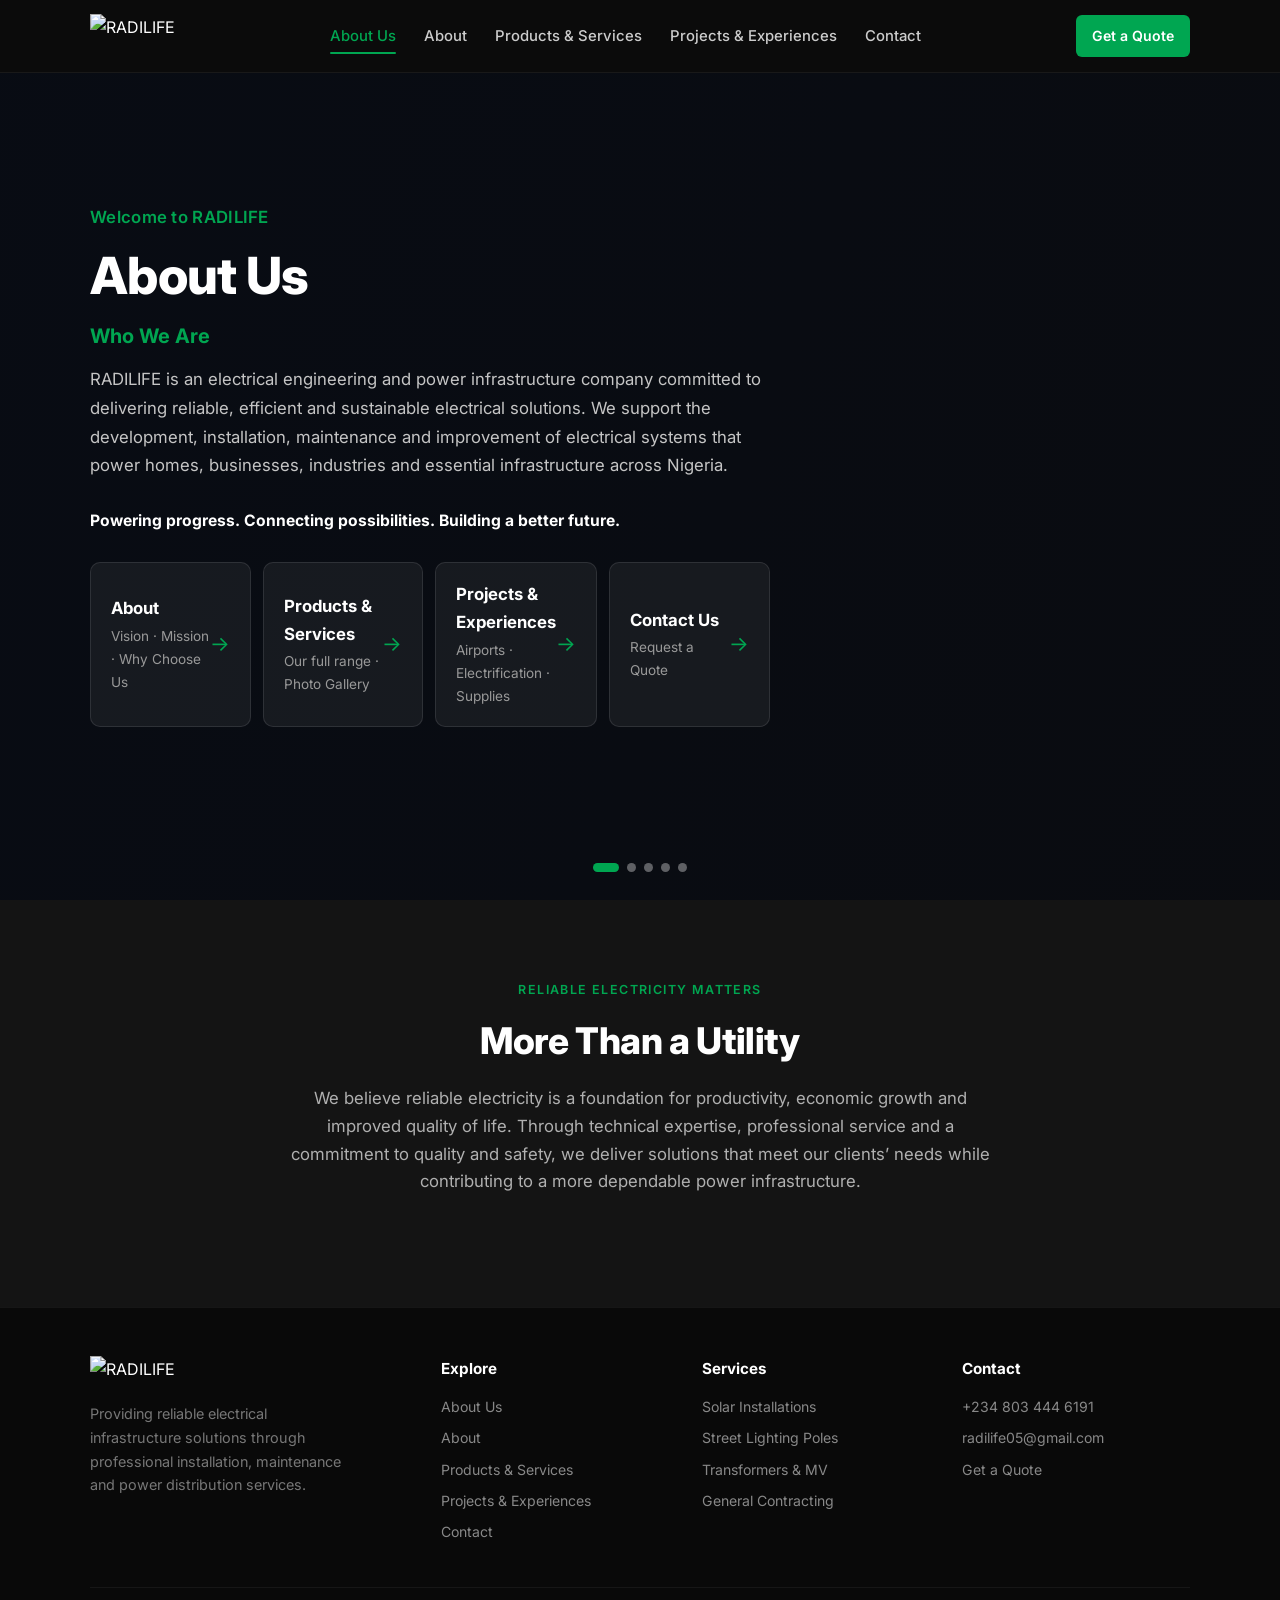
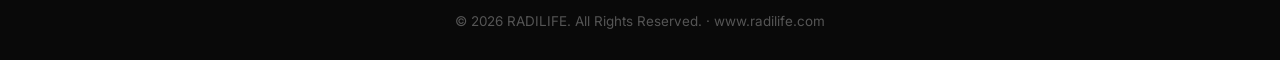
==== index.html @ c9e4e07f "Add files via upload" ====
<!DOCTYPE html>
<html lang="en">
<head>
  <meta charset="UTF-8" />
  <meta name="viewport" content="width=device-width, initial-scale=1.0" />
  <title>RADILIFE – About Us</title>
  <link rel="preconnect" href="https://fonts.googleapis.com" />
  <link rel="preconnect" href="https://fonts.gstatic.com" crossorigin />
  <link href="https://fonts.googleapis.com/css2?family=Inter:wght@400;500;600;700;800&display=swap" rel="stylesheet" />
  <link rel="stylesheet" href="style.css" />
</head>
<body>

  <header>
    <div class="container header-inner">
      <a href="index.html" class="logo">
        <img src="images/logo.png" alt="RADILIFE" />
      </a>
      <nav class="desktop-nav">
        <a href="index.html" class="active">About Us</a>
        <a href="about.html">About</a>
        <a href="services.html">Products &amp; Services</a>
        <a href="projects.html">Projects &amp; Experiences</a>
        <a href="contact.html">Contact</a>
      </nav>
      <div class="header-right">
        <a href="contact.html" class="btn btn-green btn-sm">Get a Quote</a>
        <button class="hamburger" id="hamburger" aria-label="Menu"><span></span><span></span><span></span></button>
      </div>
    </div>
  </header>

  <div class="overlay" id="overlay"></div>
  <nav class="mobile-menu" id="mobileMenu">
    <a href="index.html" class="active">About Us</a>
    <a href="about.html">About</a>
    <a href="services.html">Products &amp; Services</a>
    <a href="projects.html">Projects &amp; Experiences</a>
    <a href="contact.html">Contact / Quote</a>
  </nav>

  <!-- WELCOME / LANDING -->
  <section class="hero">
    <div class="hero-slider">
      <div class="hero-slide active" style="background-image:url('images/IMG_20261024_160137_027-2.jpg')"></div>
      <div class="hero-slide" style="background-image:url('images/IMG_20261024_160137_016-2.jpg')"></div>
      <div class="hero-slide" style="background-image:url('images/IMG_20261024_160145_628-2.jpg')"></div>
      <div class="hero-slide" style="background-image:url('images/IMG_20261024_160136_867.jpg')"></div>
      <div class="hero-slide" style="background-image:url('images/IMG_20261024_160145_474.jpg')"></div>
    </div>
    <div class="hero-overlay"></div>

    <div class="container">
      <div class="hero-content">
        <p class="tagline">Welcome to RADILIFE</p>
        <h1>About Us</h1>
        <h2 style="font-size:1.25rem;font-weight:700;color:var(--green);margin-bottom:12px">Who We Are</h2>
        <p>
          RADILIFE is an electrical engineering and power infrastructure company committed to delivering reliable, efficient and sustainable electrical solutions. We support the development, installation, maintenance and improvement of electrical systems that power homes, businesses, industries and essential infrastructure across Nigeria.
        </p>
        <p style="color:#aaa;font-size:0.98rem;margin-bottom:28px;">
          <strong style="color:#fff">Powering progress. Connecting possibilities. Building a better future.</strong>
        </p>

        <!-- Options matching notebook -->
        <div class="nav-cards">
          <a href="about.html" class="nav-card">
            <div>
              <h3>About</h3>
              <p>Vision · Mission · Why Choose Us</p>
            </div>
            <span class="arrow">→</span>
          </a>
          <a href="services.html" class="nav-card">
            <div>
              <h3>Products &amp; Services</h3>
              <p>Our full range · Photo Gallery</p>
            </div>
            <span class="arrow">→</span>
          </a>
          <a href="projects.html" class="nav-card">
            <div>
              <h3>Projects &amp; Experiences</h3>
              <p>Airports · Electrification · Supplies</p>
            </div>
            <span class="arrow">→</span>
          </a>
          <a href="contact.html" class="nav-card">
            <div>
              <h3>Contact Us</h3>
              <p>Request a Quote</p>
            </div>
            <span class="arrow">→</span>
          </a>
        </div>
      </div>
    </div>

    <div class="hero-dots">
      <button class="hero-dot active" aria-label="1"></button>
      <button class="hero-dot" aria-label="2"></button>
      <button class="hero-dot" aria-label="3"></button>
      <button class="hero-dot" aria-label="4"></button>
      <button class="hero-dot" aria-label="5"></button>
    </div>
  </section>

  <!-- SHORT INTRO -->
  <section class="bg-dark">
    <div class="container text-center">
      <span class="section-label">Reliable Electricity Matters</span>
      <h2 class="section-title">More Than a Utility</h2>
      <p class="lead">
        We believe reliable electricity is a foundation for productivity, economic growth and improved quality of life. Through technical expertise, professional service and a commitment to quality and safety, we deliver solutions that meet our clients’ needs while contributing to a more dependable power infrastructure.
      </p>
    </div>
  </section>

  <footer>
    <div class="container">
      <div class="footer-grid">
        <div class="footer-brand">
          <a href="index.html" class="logo"><img src="images/logo.png" alt="RADILIFE" style="height:36px" /></a>
          <p>Providing reliable electrical infrastructure solutions through professional installation, maintenance and power distribution services.</p>
        </div>
        <div class="footer-col">
          <h4>Explore</h4>
          <a href="index.html">About Us</a>
          <a href="about.html">About</a>
          <a href="services.html">Products &amp; Services</a>
          <a href="projects.html">Projects &amp; Experiences</a>
          <a href="contact.html">Contact</a>
        </div>
        <div class="footer-col">
          <h4>Services</h4>
          <a href="services.html">Solar Installations</a>
          <a href="services.html">Street Lighting Poles</a>
          <a href="services.html">Transformers &amp; MV</a>
          <a href="services.html">General Contracting</a>
        </div>
        <div class="footer-col">
          <h4>Contact</h4>
          <a href="tel:+2348034446191">+234 803 444 6191</a>
          <a href="mailto:radilife05@gmail.com">radilife05@gmail.com</a>
          <a href="contact.html">Get a Quote</a>
        </div>
      </div>
      <div class="footer-bottom"><p>© 2026 RADILIFE. All Rights Reserved. · www.radilife.com</p></div>
    </div>
  </footer>

  <script src="script.js"></script>
</body>
</html>
---- style.css ----
:root {
  --primary: #0077c8;
  --primary-dark: #005a9e;
  --green: #00a651;
  --green-hover: #008f45;
  --dark: #0c0c0c;
  --dark-2: #141414;
  --gray: #9a9a9a;
  --white: #ffffff;
  --card-bg: #1a1a1a;
}

* { margin: 0; padding: 0; box-sizing: border-box; }
html { scroll-behavior: smooth; }
body {
  font-family: 'Inter', system-ui, -apple-system, sans-serif;
  background: var(--dark);
  color: var(--white);
  line-height: 1.65;
  overflow-x: hidden;
}
a { text-decoration: none; color: inherit; }
img { max-width: 100%; display: block; }
.container { width: 100%; max-width: 1140px; margin: 0 auto; padding: 0 20px; }

/* HEADER */
header {
  position: fixed; top: 0; left: 0; width: 100%; z-index: 1000;
  background: rgba(12,12,12,0.96); backdrop-filter: blur(14px);
  border-bottom: 1px solid rgba(255,255,255,0.06);
}
.header-inner { display: flex; align-items: center; justify-content: space-between; height: 72px; }
.logo { display: flex; align-items: center; gap: 10px; }
.logo img { height: 44px; width: auto; }

nav.desktop-nav { display: none; }
nav.desktop-nav a {
  margin: 0 14px; font-size: 0.93rem; font-weight: 500; color: #ccc; transition: color 0.2s; position: relative;
}
nav.desktop-nav a:hover, nav.desktop-nav a.active { color: var(--green); }
nav.desktop-nav a.active::after {
  content: ''; position: absolute; bottom: -6px; left: 0; width: 100%; height: 2px;
  background: var(--green); border-radius: 2px;
}

.header-right { display: flex; align-items: center; gap: 12px; }
.btn {
  display: inline-flex; align-items: center; justify-content: center;
  padding: 11px 22px; border-radius: 6px; font-weight: 600; font-size: 0.92rem;
  border: none; cursor: pointer; transition: all 0.25s; gap: 7px;
}
.btn-primary { background: var(--primary); color: #fff; }
.btn-primary:hover { background: var(--primary-dark); }
.btn-green { background: var(--green); color: #fff; }
.btn-green:hover { background: var(--green-hover); }
.btn-outline { background: transparent; border: 1.5px solid rgba(255,255,255,0.25); color: #fff; }
.btn-outline:hover { border-color: var(--green); color: var(--green); }
.btn-sm { padding: 9px 16px; font-size: 0.88rem; }

.hamburger {
  display: flex; flex-direction: column; justify-content: space-between;
  width: 26px; height: 18px; background: none; border: none; cursor: pointer; z-index: 1001;
}
.hamburger span { display: block; height: 2.5px; width: 100%; background: #fff; border-radius: 2px; transition: all 0.3s; }
.hamburger.active span:nth-child(1) { transform: translateY(7.75px) rotate(45deg); }
.hamburger.active span:nth-child(2) { opacity: 0; }
.hamburger.active span:nth-child(3) { transform: translateY(-7.75px) rotate(-45deg); }

.mobile-menu {
  position: fixed; top: 0; right: -100%; width: 280px; height: 100vh;
  background: var(--dark-2); padding: 90px 28px 40px; transition: right 0.35s; z-index: 999;
  display: flex; flex-direction: column; gap: 2px; box-shadow: -10px 0 30px rgba(0,0,0,0.5);
}
.mobile-menu.open { right: 0; }
.mobile-menu a {
  padding: 14px 0; font-size: 1.05rem; font-weight: 500; color: #eee;
  border-bottom: 1px solid rgba(255,255,255,0.06);
}
.mobile-menu a:hover, .mobile-menu a.active { color: var(--green); }
.overlay {
  position: fixed; inset: 0; background: rgba(0,0,0,0.6); opacity: 0; visibility: hidden; transition: all 0.3s; z-index: 998;
}
.overlay.show { opacity: 1; visibility: visible; }

/* HERO / LANDING */
.hero {
  position: relative; min-height: 100vh; display: flex; align-items: center;
  padding: 110px 0 80px; overflow: hidden;
}
.hero-slider { position: absolute; inset: 0; z-index: 0; }
.hero-slide {
  position: absolute; inset: 0; opacity: 0; transition: opacity 1.2s ease;
  background-size: cover; background-position: center;
}
.hero-slide.active { opacity: 1; }
.hero-overlay {
  position: absolute; inset: 0;
  background: linear-gradient(110deg, rgba(8,12,20,0.93) 0%, rgba(8,12,20,0.78) 50%, rgba(8,12,20,0.55) 100%);
  z-index: 1;
}
.hero-content { position: relative; z-index: 2; max-width: 680px; }
.hero-content h1 {
  font-size: clamp(2.1rem, 5vw, 3.2rem); font-weight: 800; line-height: 1.15;
  margin-bottom: 16px; letter-spacing: -0.7px;
}
.hero-content .tagline {
  font-size: 1.05rem; color: var(--green); font-weight: 600; margin-bottom: 14px;
  letter-spacing: 0.3px;
}
.hero-content p {
  font-size: 1.05rem; color: #c5c5c5; margin-bottom: 28px; line-height: 1.7;
}
.nav-cards {
  display: grid; grid-template-columns: 1fr; gap: 12px; margin-top: 8px;
}
.nav-card {
  background: rgba(255,255,255,0.06); border: 1px solid rgba(255,255,255,0.1);
  border-radius: 10px; padding: 18px 20px; transition: all 0.25s;
  display: flex; align-items: center; justify-content: space-between;
}
.nav-card:hover {
  background: rgba(0,166,81,0.12); border-color: rgba(0,166,81,0.35); transform: translateX(4px);
}
.nav-card h3 { font-size: 1.05rem; font-weight: 700; margin-bottom: 2px; }
.nav-card p { font-size: 0.85rem; color: #999; margin: 0; }
.nav-card .arrow { color: var(--green); font-size: 1.3rem; }

.hero-dots {
  position: absolute; bottom: 28px; left: 50%; transform: translateX(-50%); z-index: 3;
  display: flex; gap: 8px;
}
.hero-dot {
  width: 9px; height: 9px; border-radius: 50%; background: rgba(255,255,255,0.35); border: none; cursor: pointer; transition: all 0.3s;
}
.hero-dot.active { background: var(--green); width: 26px; border-radius: 5px; }

/* PAGE HERO */
.page-hero {
  padding: 130px 0 55px;
  background: linear-gradient(135deg, #0c0c0c 0%, #0a1625 60%, #0c0c0c 100%);
  text-align: center;
}
.page-hero h1 { font-size: clamp(1.9rem, 4vw, 2.7rem); font-weight: 800; letter-spacing: -0.6px; margin-bottom: 12px; }
.page-hero p { color: #bbb; font-size: 1.05rem; max-width: 580px; margin: 0 auto; }

/* SECTIONS */
section { padding: 75px 0; }
.section-label {
  display: inline-block; font-size: 0.78rem; font-weight: 600; text-transform: uppercase;
  letter-spacing: 1.4px; color: var(--green); margin-bottom: 10px;
}
.section-title { font-size: clamp(1.65rem, 3.4vw, 2.3rem); font-weight: 800; margin-bottom: 14px; letter-spacing: -0.4px; }
.text-center { text-align: center; }
.lead { color: #b0b0b0; font-size: 1.05rem; max-width: 700px; margin: 0 auto 36px; }

/* CARDS */
.grid-3 { display: grid; grid-template-columns: 1fr; gap: 20px; }
.grid-2 { display: grid; grid-template-columns: 1fr; gap: 20px; }
.card {
  background: var(--card-bg); border: 1px solid rgba(255,255,255,0.06); border-radius: 12px;
  padding: 28px 22px; transition: transform 0.25s, border-color 0.25s;
}
.card:hover { transform: translateY(-3px); border-color: rgba(0,166,81,0.25); }
.card-icon {
  width: 52px; height: 52px; margin-bottom: 14px; background: rgba(0,119,200,0.14);
  border-radius: 12px; display: flex; align-items: center; justify-content: center; font-size: 1.5rem;
}
.card h3 { font-size: 1.12rem; font-weight: 700; margin-bottom: 8px; }
.card p { font-size: 0.93rem; color: var(--gray); }

/* SERVICES */
.service-card {
  background: var(--card-bg); border-radius: 12px; overflow: hidden;
  border: 1px solid rgba(255,255,255,0.06); transition: transform 0.25s;
}
.service-card:hover { transform: translateY(-3px); }
.service-img { height: 180px; overflow: hidden; background: #222; }
.service-img img { width: 100%; height: 100%; object-fit: cover; transition: transform 0.4s; }
.service-card:hover .service-img img { transform: scale(1.04); }
.service-body { padding: 20px; }
.service-body h3 { font-size: 1.08rem; font-weight: 700; margin-bottom: 6px; }
.service-body p { font-size: 0.9rem; color: var(--gray); }

/* PROJECTS */
.project-item {
  background: var(--card-bg); border: 1px solid rgba(255,255,255,0.06); border-radius: 10px;
  padding: 22px;
}
.project-item h4 { font-size: 1.02rem; margin-bottom: 8px; color: var(--green); }
.project-item ul { padding-left: 18px; color: #aaa; font-size: 0.9rem; }
.project-item li { margin-bottom: 5px; }

/* GALLERY */
.gallery-grid { display: grid; grid-template-columns: 1fr 1fr; gap: 12px; }
.gallery-grid img {
  width: 100%; height: 160px; object-fit: cover; border-radius: 10px;
  border: 1px solid rgba(255,255,255,0.06);
}

/* CONTACT */
.contact-grid { display: grid; grid-template-columns: 1fr; gap: 36px; }
.contact-info-card {
  background: var(--card-bg); border: 1px solid rgba(255,255,255,0.06); border-radius: 12px; padding: 28px;
}
.contact-info-card h3 { font-size: 1.25rem; margin-bottom: 18px; }
.info-item { display: flex; gap: 12px; margin-bottom: 18px; align-items: flex-start; }
.info-item .icon {
  width: 40px; height: 40px; background: rgba(0,119,200,0.14); border-radius: 9px;
  display: flex; align-items: center; justify-content: center; font-size: 1.1rem; flex-shrink: 0;
}
.info-item h4 { font-size: 0.9rem; margin-bottom: 2px; }
.info-item p, .info-item a { color: var(--gray); font-size: 0.9rem; }

.form-card {
  background: var(--card-bg); border: 1px solid rgba(255,255,255,0.08); border-radius: 12px; padding: 28px;
}
.form-card h3 { font-size: 1.25rem; margin-bottom: 4px; }
.form-card .assure { font-size: 0.85rem; color: var(--green); margin-bottom: 18px; font-weight: 500; }
.form-row { display: grid; grid-template-columns: 1fr 1fr; gap: 10px; margin-bottom: 10px; }
.form-group { margin-bottom: 10px; }
.form-group input, .form-group textarea {
  width: 100%; padding: 12px 14px; background: rgba(255,255,255,0.06);
  border: 1px solid rgba(255,255,255,0.12); border-radius: 7px; color: #fff;
  font-size: 0.92rem; font-family: inherit; outline: none; transition: border-color 0.2s;
}
.form-group input::placeholder, .form-group textarea::placeholder { color: #777; }
.form-group input:focus, .form-group textarea:focus { border-color: var(--primary); }
.form-group textarea { resize: vertical; min-height: 100px; }
.form-card .btn { width: 100%; margin-top: 6px; padding: 13px; }

.map-wrapper {
  position: relative; height: 380px; width: 100%; border-radius: 14px; overflow: hidden;
  border: 1px solid rgba(255,255,255,0.08); margin-top: 40px;
}
.map-wrapper iframe { width: 100%; height: 100%; border: 0; }

/* CTA */
.cta {
  background: linear-gradient(135deg, #0a1625 0%, #0c0c0c 100%); text-align: center; padding: 70px 0;
}
.cta h2 { font-size: clamp(1.6rem, 3.4vw, 2.2rem); font-weight: 800; margin-bottom: 12px; }
.cta p { color: var(--gray); margin-bottom: 24px; font-size: 1.02rem; }

/* FOOTER */
footer { background: #090909; padding: 48px 0 28px; border-top: 1px solid rgba(255,255,255,0.05); }
.footer-grid { display: grid; grid-template-columns: 1fr; gap: 32px; margin-bottom: 36px; }
.footer-brand p { color: #777; font-size: 0.9rem; max-width: 260px; margin-top: 10px; }
.footer-col h4 { font-size: 0.95rem; margin-bottom: 14px; }
.footer-col a { display: block; color: #888; font-size: 0.88rem; margin-bottom: 8px; transition: color 0.2s; }
.footer-col a:hover { color: var(--green); }
.footer-bottom { text-align: center; padding-top: 22px; border-top: 1px solid rgba(255,255,255,0.05); }
.footer-bottom p { color: #555; font-size: 0.84rem; }

.bg-dark { background: var(--dark-2); }

/* RESPONSIVE */
.services-grid { display: grid; grid-template-columns: 1fr; gap: 20px; }

@media (min-width: 640px) {
  .nav-cards { grid-template-columns: 1fr 1fr; }
  .grid-3 { grid-template-columns: 1fr 1fr; }
  .grid-2 { grid-template-columns: 1fr 1fr; }
  .footer-grid { grid-template-columns: 1.4fr 1fr 1fr 1fr; }
  .gallery-grid { grid-template-columns: repeat(3, 1fr); }
  .gallery-grid img { height: 180px; }
  .services-grid { grid-template-columns: 1fr 1fr; }
}

@media (min-width: 900px) {
  nav.desktop-nav { display: flex; }
  .hamburger { display: none; }
  .nav-cards { grid-template-columns: 1fr 1fr 1fr 1fr; }
  .grid-3 { grid-template-columns: repeat(3, 1fr); }
  .contact-grid { grid-template-columns: 1fr 1.1fr; }
  .services-grid { grid-template-columns: repeat(3, 1fr); }
}
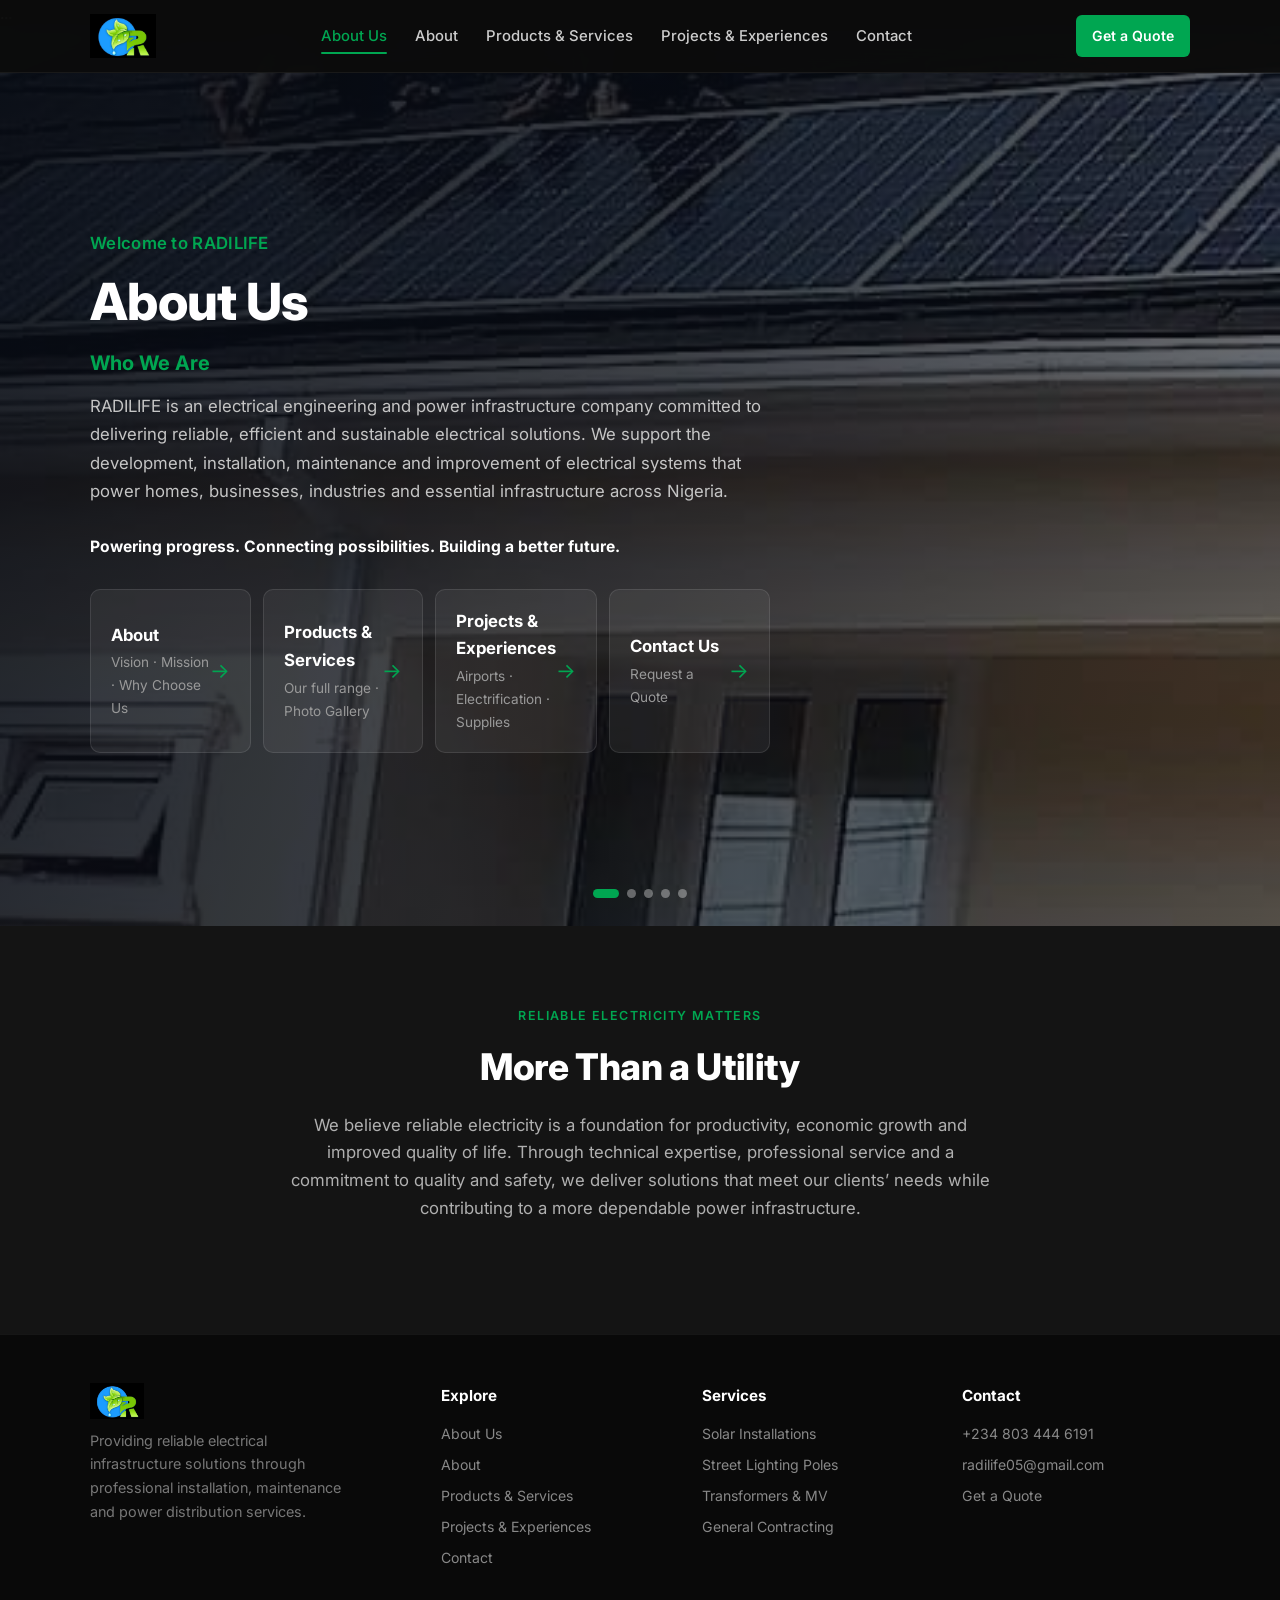
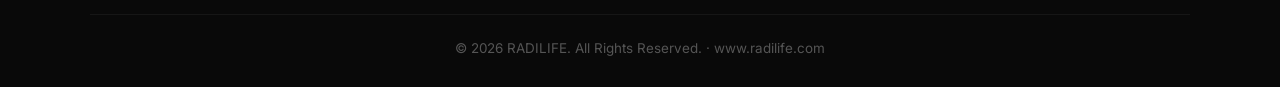
==== commit c5a71c38: "Add Google site verification meta tag Added Google site verification meta tag to the head section." ====
--- a/index.html
+++ b/index.html
@@ -1,6 +1,12 @@
 <!DOCTYPE html>
 <html lang="en">
 <head>
+  <meta charset="UTF-8" />
+  <meta name="viewport" content="width=device-width, initial-scale=1.0" />
+  <meta name="google-site-verification" content="mSgSpG8q21gVvZz6Un0Yl_Pw8Tklh-wHhw2MCL7G7Uk" />
+  <title>RADILIFE – About Us</title>
+  ...
+</head>
   <meta charset="UTF-8" />
   <meta name="viewport" content="width=device-width, initial-scale=1.0" />
   <title>RADILIFE – About Us</title>
